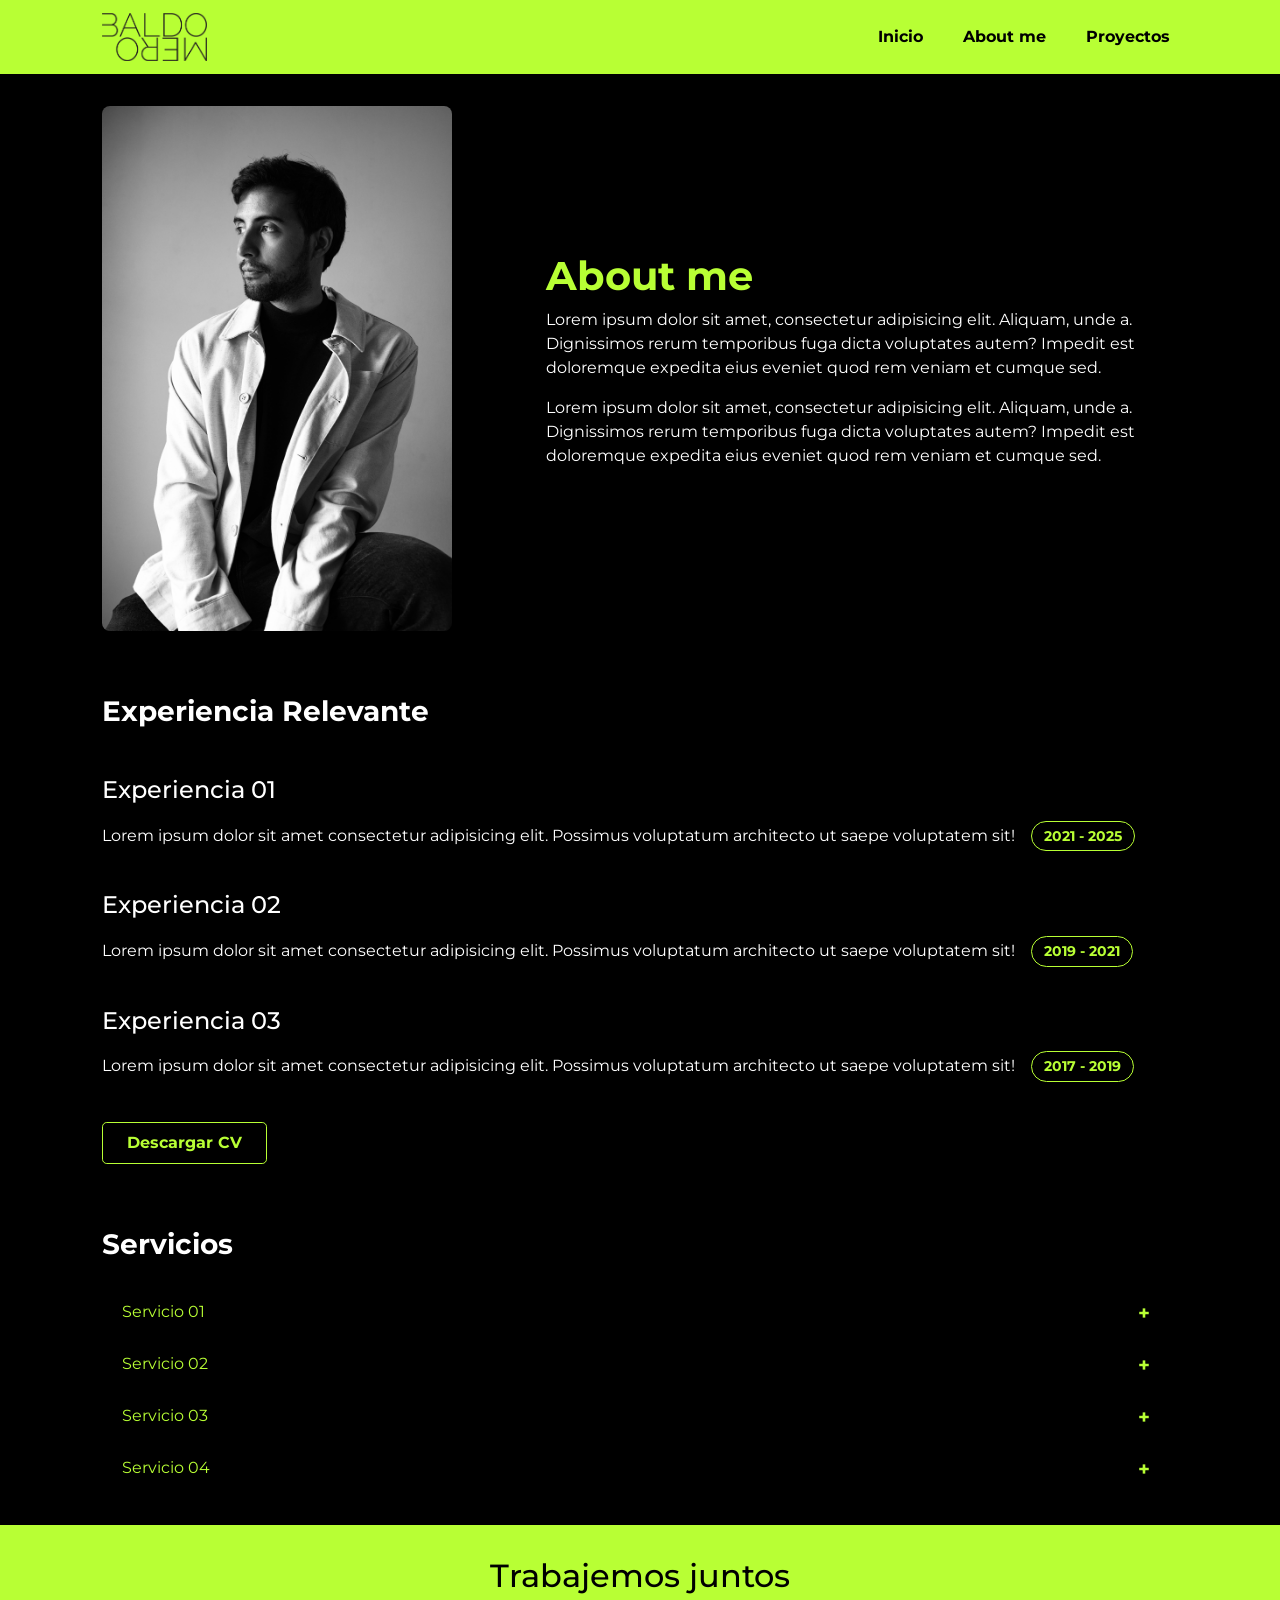
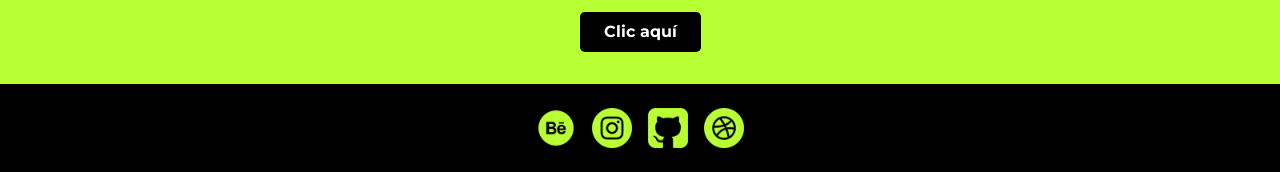
==== pages/about-me.html @ 140fa7d9 "Segunda entrega" ====
<!DOCTYPE html>
<html lang="en">

<head>
  <meta charset="UTF-8">
  <meta name="viewport" content="width=device-width, initial-scale=1.0">

  <!-- Bootstrap -->
  <link href="https://cdn.jsdelivr.net/npm/bootstrap@5.3.2/dist/css/bootstrap.min.css" rel="stylesheet">

  <!-- CSS propio -->
  <link rel="stylesheet" href="../css/style.css">

  <!-- Fuente -->
  <style>
    @import url('https://fonts.googleapis.com/css2?family=Montserrat:wght@100..900&display=swap');
  </style>

  <title>About-me</title>
</head>

<body>


  <!--Inicio header  -->

  <header>
    <nav class="navbar navbar-expand-lg w-100">
      <div class="container">

        <a class="navbar-brand" href="../index.html">
          <img src="../img/logo.png" alt="Logo">
        </a>

        <button class="navbar-toggler" type="button" data-bs-toggle="collapse" data-bs-target="#menu">
          <span class="navbar-toggler-icon"></span>
        </button>

        <div class="collapse navbar-collapse" id="menu">
          <ul class="navbar-nav ms-auto">
            <li class="nav-item"><a class="nav-link" href="../index.html">Inicio</a></li>
            <li class="nav-item"><a class="nav-link" href="about-me.html">About me</a></li>
            <li class="nav-item"><a class="nav-link" href="proyectos.html">Proyectos</a></li>
          </ul>
        </div>

      </div>
    </nav>
  </header>

  <!-- Fin Header -->


  <!-- Inicio main -->

  <main class="about-container container">
    <div class="about-content">

      <!-- About me -->

      <div class="about-img">
        <img src="../img/about-me/retrato.png" alt="retrato-baldomero">
      </div>

      <div class="about-text">
        <h1>About me</h1>

        <p>Lorem ipsum dolor sit amet, consectetur adipisicing elit. Aliquam, unde a. Dignissimos rerum temporibus fuga
          dicta voluptates autem? Impedit est doloremque expedita eius eveniet quod rem veniam et cumque sed.
        </p>
        <p>Lorem ipsum dolor sit amet, consectetur adipisicing elit. Aliquam, unde a. Dignissimos rerum temporibus fuga
          dicta voluptates autem? Impedit est doloremque expedita eius eveniet quod rem veniam et cumque sed.
        </p>
      </div>

    </div>

    <!-- Lista de experiencia relevante -->
    <section class="about-experience">
      <h3>Experiencia Relevante</h3> <br>
      <ul>
        <li>
          <h4>Experiencia 01</h4>
          <p>
            Lorem ipsum dolor sit amet consectetur adipisicing elit. Possimus voluptatum architecto ut saepe voluptatem
            sit!


            <span class="exp-years">2021 - 2025</span>
          </p>
        </li><br>
        <li>
          <h4>Experiencia 02</h4>
          <p>
            Lorem ipsum dolor sit amet consectetur adipisicing elit. Possimus voluptatum architecto ut saepe voluptatem
            sit!
            <span class="exp-years">2019 - 2021</span>
          </p>
        </li><br>
        <li>
          
          <h4>Experiencia 03</h4>
          <p>
            Lorem ipsum dolor sit amet consectetur adipisicing elit. Possimus voluptatum architecto ut saepe voluptatem
            sit!
            <span class="exp-years">2017 - 2019</span>
          </p>
        </li>
      </ul> <br>

      <a class="btn-cta btn-cv" href="#">Descargar CV</a>

    </section>

  </main>


  <!-- FIN main -->

  <!-- Inicio Servicios  -->
  <div>

    <section class="servicios">
      <div class="container">
        <h3>Servicios</h3>

        <div class="accordion" id="serviciosAccordion">

          <!-- Servicio 01 -->
          <div class="accordion-item">
            <h2 class="accordion-header">
              <button class="accordion-button collapsed" type="button" data-bs-toggle="collapse"
                data-bs-target="#serv1">
                Servicio 01
              </button>
            </h2>
            <div id="serv1" class="accordion-collapse collapse" data-bs-parent="#serviciosAccordion">
              <div class="accordion-body">
                Descripción del Servicio 01.
              </div>
            </div>
          </div>

          <!-- Servicio 02 -->
          <div class="accordion-item">
            <h2 class="accordion-header">
              <button class="accordion-button collapsed" type="button" data-bs-toggle="collapse"
                data-bs-target="#serv2">
                Servicio 02
              </button>
            </h2>
            <div id="serv2" class="accordion-collapse collapse" data-bs-parent="#serviciosAccordion">
              <div class="accordion-body">
                Descripción del Servicio 02.
              </div>
            </div>
          </div>

          <!-- Servicio 03 -->
          <div class="accordion-item">
            <h2 class="accordion-header">
              <button class="accordion-button collapsed" type="button" data-bs-toggle="collapse"
                data-bs-target="#serv3">
                Servicio 03
              </button>
            </h2>
            <div id="serv3" class="accordion-collapse collapse" data-bs-parent="#serviciosAccordion">
              <div class="accordion-body">
                Descripción del Servicio 03.
              </div>
            </div>
          </div>

          <!-- Servicio 04 -->
          <div class="accordion-item">
            <h2 class="accordion-header">
              <button class="accordion-button collapsed" type="button" data-bs-toggle="collapse"
                data-bs-target="#serv4">
                Servicio 04
              </button>
            </h2>
            <div id="serv4" class="accordion-collapse collapse" data-bs-parent="#serviciosAccordion">
              <div class="accordion-body">
                Descripción del Servicio 04.
              </div>
            </div>
          </div>

        </div>
      </div>
    </section>
  </div>

  <!-- Fin Servicios -->

  <!-- CTA -->
  <section class="CTA">
    <div class="container">
      <h2 class="black">Trabajemos juntos</h2>
      <a href="#" class="btn-cta">Clic aquí</a>
    </div>
  </section>


  <!-- Footer  -->
  <footer>
    <div class="container">
      <a href="#"><img src="../img/footer/behance.png" alt="Behance"></a>
      <a href="#"><img src="../img/footer/instagram.png" alt="Instagram"></a>
      <a href="#"><img src="../img/footer/github.png" alt="Github"></a>
      <a href="#"><img src="../img/footer/dribble.png" alt="Dribble"></a>
    </div>
  </footer>


  <!-- script bootstrap -->
  <script src="https://cdn.jsdelivr.net/npm/bootstrap@5.3.2/dist/js/bootstrap.bundle.min.js"></script>
</body>

</html>
---- css/style.css ----
/* Mobile fist*/

/* reset */
* {
  box-sizing: border-box;
  margin: 0;
  padding: 0;
}

body {
  font-family: 'Montserrat', sans-serif;
  background-color: #000;
  color: #FFF;
}

img {
  max-width: 100%;
  display: block;
}

h1 {
  font-weight: bold;
}

h3 {
  font-weight: bold;
}


/*main */

.container {
  width: 90%;
  max-width: 68.75rem;
  margin: 0 auto;
}

main {
  padding: 2rem 0;
}

.bienvenida {
  margin-top: 1rem;
  margin-bottom: 1.5rem;
}


/*Header */

header {
  background-color: #B8FF34;

}

/*Ajustes Bootstrap Navbar */
.navbar-nav {
  gap: 1.5rem;
}


.navbar-brand img {
  height: 3rem;
  width: auto;
}



.navbar-collapse {
  padding: 1rem;
  background-color: #B8FF34;

}

.navbar-nav .nav-link {
  padding: 0.6rem 2rem;
  border-radius: 0.4rem;
  color: #000;
  font-weight: 700;
}

.navbar-nav .nav-link:hover {
  background-color: #000;
  color: #B8FF34;
}

.navbar-toggler {
  border: none;
  box-shadow: none;
}

.navbar-toggler:focus {
  box-shadow: none;
  outline: none;
}


/* Proyectos */

.proyectos h3 {
  margin-bottom: 1.5rem;
}

.proyecto-card h4 {
  color: #B8FF34;
  font-weight: 700;
  text-decoration: none;
}

.proyecto-card h4 a {
  color: #B8FF34;
  font-weight: 700;
  text-decoration: none;
}

.proyectos-grid {
  display: grid;
  grid-template-columns: 1fr;
  gap: 2rem;
}

.proyecto-card {
  display: flex;
  flex-direction: column;
}

.contenido {
  padding: 0.75rem 0;
}

/* Ocultos en mobile */

.proyecto-02,
.proyecto-04,
.proyecto-06,
.proyecto-08 {
  display: none;
}


/* Servicios */

.servicios {
  padding: 2rem 0;
}

.servicios h3 {
  margin-bottom: 1.5rem;
}

/* Ajustes Bootstrap Accordion */

.accordion-item {
  background-color: inherit;
  border: none;
  border-radius: 0;
}

.accordion-button {
  background-color: inherit;
  color: #B8FF34;
  border: none;
  box-shadow: none;
  border-radius: 0;

}

.accordion-button:focus {
  box-shadow: none;
}

.accordion-collapse {
  border-radius: 0 !important;
}



/* Icono personalizado de Accordion*/
.accordion-button::after {
  background-image: none !important;
  content: "+";
  font-size: 1.25rem;
  font-weight: 700;
  color: #B8FF34;
}

.accordion-button:not(.collapsed)::after {
  content: "−";
  color: #000;
}

/* Estado abierto */
.accordion-button:not(.collapsed) {
  background-color: #B8FF34;
  color: #000;
  /* Texto negro como lo teníamos */
}

/* Contenido abierto */
.accordion-collapse.show .accordion-body {
  background-color: #B8FF34;
  color: #000;
  /* Texto negro */
}

.accordion-body {
  color: #B8FF34;
}

/* Clientes */

.clientes {
  padding: 2rem 0;
}

.clientes h3 {
  margin-bottom: 1.5rem;
}

.logos {
  display: grid;
  grid-template-columns: repeat(2, 1fr);
  gap: 6rem;
}

/* CTA */

.CTA {
  background-color: #B8FF34;
  padding: 2rem 0;
  text-align: center;
  font-weight: bold;
}

.CTA h2 {
  margin-bottom: 1rem;
  color: #000;
}

.btn-cta {
  display: inline-block;
  padding: 0.5rem 1.5rem;
  background-color: #000;
  color: #FFF;
  text-decoration: none;
  border-radius: 0.3rem;
  transition: background-color 0.3s ease;
}

.btn-cta:hover {
  background-color: #333;
}

/* Descargar CV */
.btn-cv {
  background-color: transparent;
  color: #B8FF34;
  border: 1px solid #B8FF34;
  font-weight: 700;
}

.btn-cv:hover {
  background-color: #B8FF34;
  color: #000;
}

/* Form proyectos */
.filtro-proyectos {
  margin-bottom: 3rem;
  display: flex;
  flex-direction: column;
  gap: 0.75rem;
}


/* Footer*/

footer {
  padding: 1.5rem 0;
}

footer .container {
  display: flex;
  justify-content: center;
  align-items: center;
  gap: 1rem;
}

footer img {
  width: 2.5rem;
  height: 2.5rem;
  object-fit: contain;
}


/* About me main */
.about-content {
  display: flex;
  flex-direction: column;
  /* Mobile */
  gap: 2rem;
  align-items: center;
}

.about-img img {
  max-width: 350px;
  border-radius: 0.5rem;
}

.about-text {
  text-align: center;
}

/* About me Experiencia */
.about-experience h3 {
  margin-bottom: 1.5rem;
}

.about-experience {
  margin-top: 4rem;
  text-align: center;
}

.about-experience ul {
  list-style: none;
  padding: 0;
  margin: 0 auto;
  max-width: 500px;
}

.about-experience {
  margin-top: 4rem;
  text-align: center;
}

/* About me años de experiencia */
.exp-years {
  display: block;
  margin: 0.5rem auto 0;
  padding: 0.25rem 0.75rem;
  border: 1px solid #B8FF34;
  border-radius: 999px;
  font-weight: 700;
  font-size: 0.85rem;
  color: #B8FF34;
  width: fit-content;
}


.about-text h1 {
  color: #B8FF34;
}

/* Proyectos Botón ver Más */
.proyectos+.btn-cta {
  display: block;
  width: fit-content;
  margin: 3rem auto 0;
}




/* Desktop*/

@media (min-width: 768px) {


  /* Desktop Navbar bootstrap */
  .navbar-collapse {
    background-color: transparent;
    padding: 0;
    background-color: transparent;

  }

  .navbar-nav .nav-link {
    color: #000;
  }


  /* Desktop Proyectos */
  .proyectos-grid {
    grid-template-columns: repeat(2, 1fr);
  }

  .proyecto-02,
  .proyecto-04,
  .proyecto-06,
  .proyecto-07,
  .proyecto-08 {
    display: flex;
  }


  /* Disposicion logos */
  .logos {
    grid-template-columns: repeat(6, 1fr);
  }


  /*Desktop About me  */
  .about-content {
    flex-direction: row;
    align-items: center;
    gap: 4rem;

  }

  .about-img {
    flex: 0 0 380px;
  }

  .about-text {
    flex: 1;
    max-width: 600px;
    text-align: left;
  }

  .about-experience {
    text-align: left;
  }

  .about-experience ul {
    max-width: none;
    margin: 0;
  }


  .exp-years {
    display: inline-block;
    margin-left: 0.75rem;
  }


  /* Desktop Proyectos */
  .filtro-proyectos {
    flex-direction: row;
    align-items: center;
    gap: 1rem;
  }

}
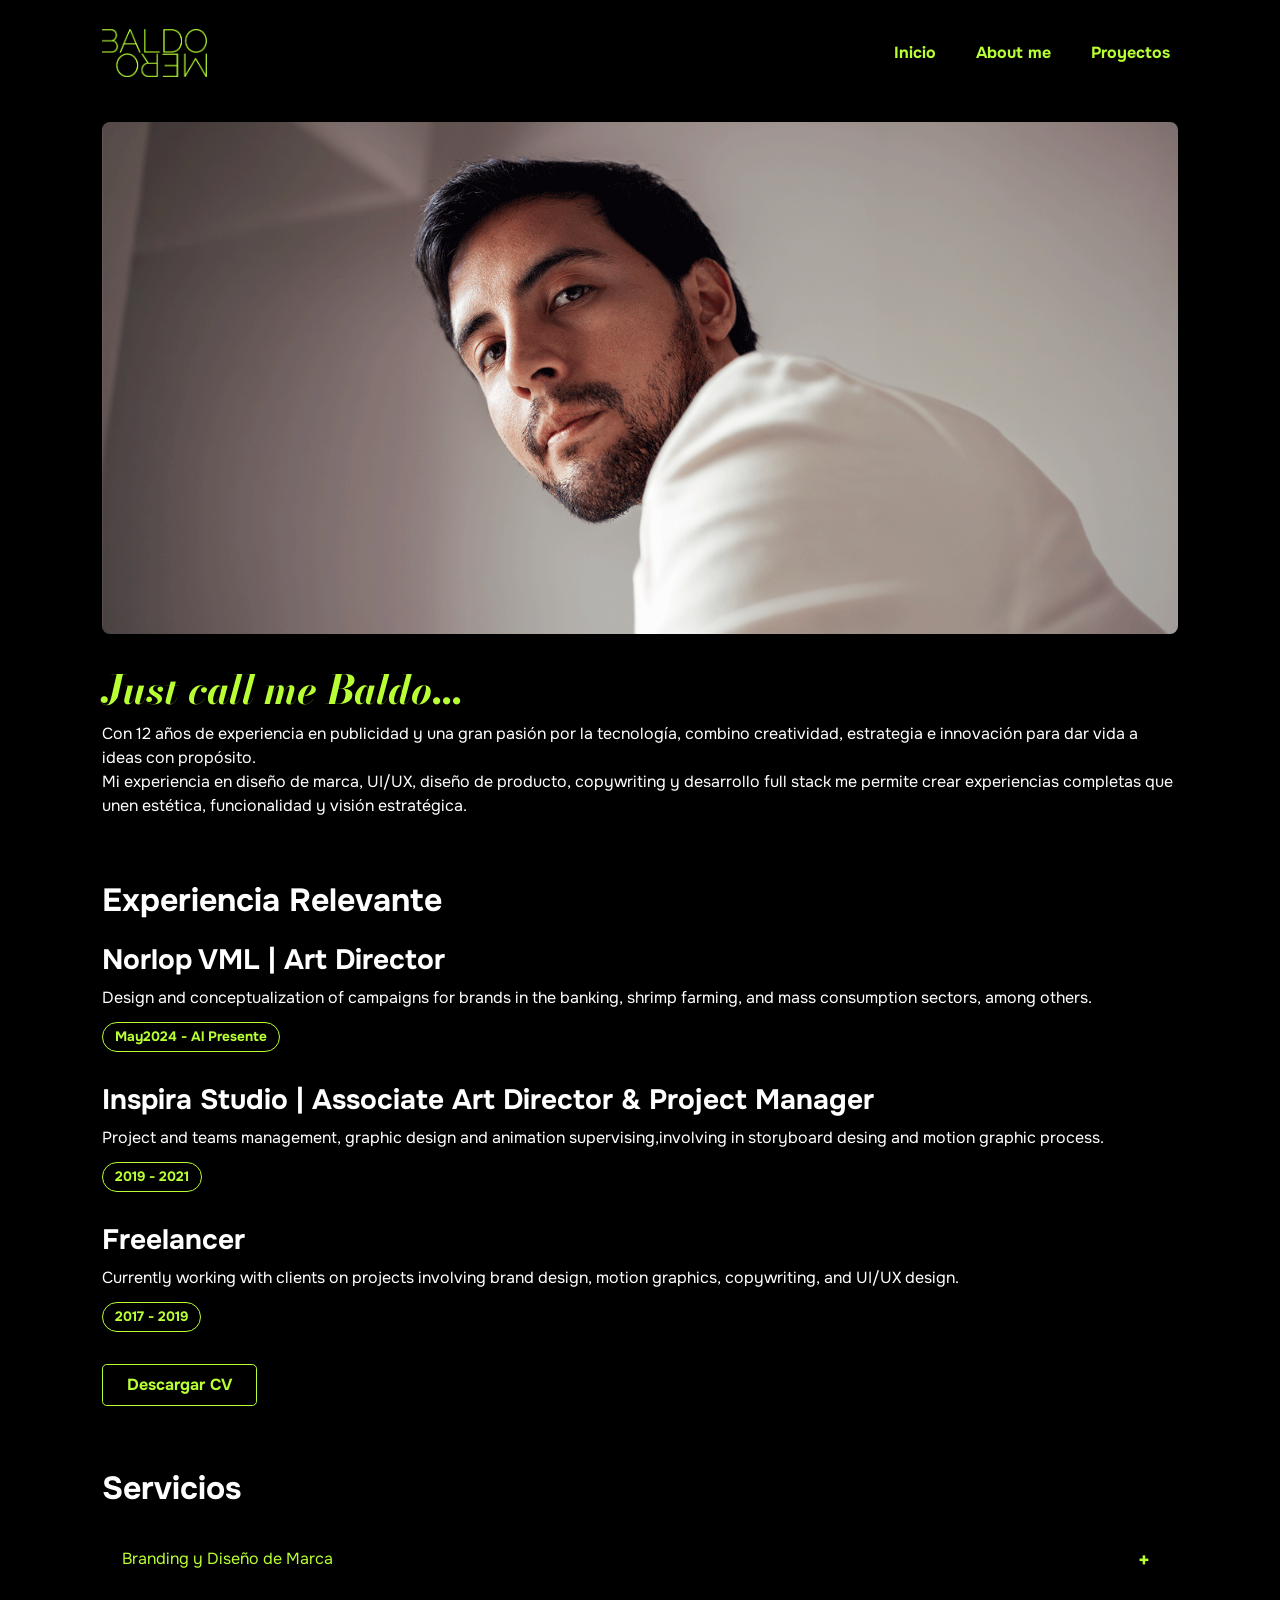
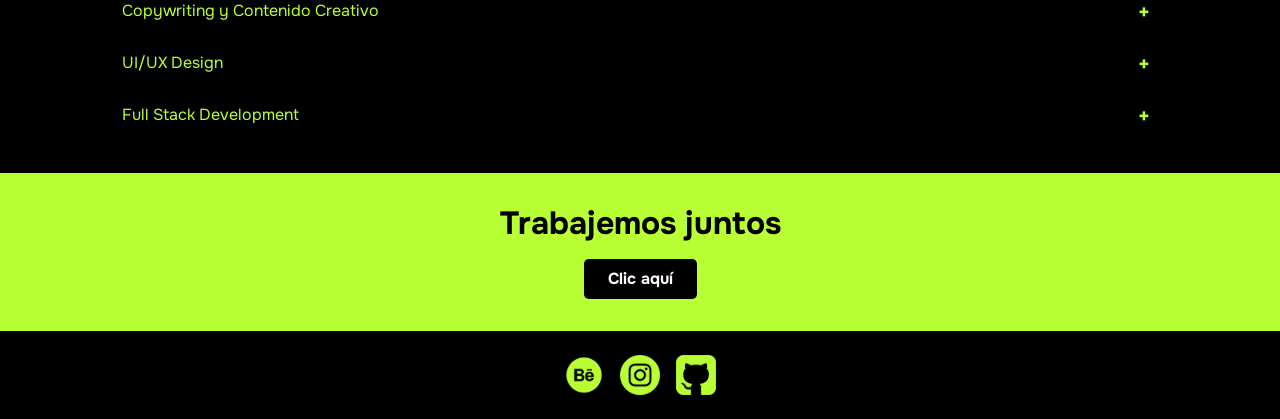
==== commit 21423cc2: "Tercera entrega" ====
--- a/pages/about-me.html
+++ b/pages/about-me.html
@@ -13,26 +13,24 @@
 
   <!-- Fuente -->
   <style>
-    @import url('https://fonts.googleapis.com/css2?family=Montserrat:wght@100..900&display=swap');
+    @import url('https://fonts.googleapis.com/css2?family=Onest:wght@100..900&display=swap');
+    @import url('https://fonts.googleapis.com/css2?family=Bodoni+Moda:ital,opsz,wght@0,6..96,400..900;1,6..96,400..900&display=swap');
   </style>
 
   <title>About-me</title>
 </head>
 
 <body>
-
-
-  <!--Inicio header  -->
-
+  <!-- Inicio header -->
   <header>
-    <nav class="navbar navbar-expand-lg w-100">
+    <nav class="navbar navbar-expand-lg w-100" aria-label="Navegación principal">
       <div class="container">
-
         <a class="navbar-brand" href="../index.html">
           <img src="../img/logo.png" alt="Logo">
         </a>
 
-        <button class="navbar-toggler" type="button" data-bs-toggle="collapse" data-bs-target="#menu">
+        <button class="navbar-toggler" type="button" data-bs-toggle="collapse" data-bs-target="#menu"
+          aria-controls="menu" aria-expanded="false" aria-label="Abrir menú de navegación">
           <span class="navbar-toggler-icon"></span>
         </button>
 
@@ -43,155 +41,115 @@
             <li class="nav-item"><a class="nav-link" href="proyectos.html">Proyectos</a></li>
           </ul>
         </div>
-
       </div>
     </nav>
   </header>
-
-  <!-- Fin Header -->
-
+  <!-- FIN header -->
 
   <!-- Inicio main -->
-
   <main class="about-container container">
-    <div class="about-content">
-
-      <!-- About me -->
-
+    <section class="about-content" aria-labelledby="about-title">
       <div class="about-img">
         <img src="../img/about-me/retrato.png" alt="retrato-baldomero">
       </div>
 
       <div class="about-text">
-        <h1>About me</h1>
+        <h1 id="about-title">Just call me Baldo...</h1>
+        <p>Con 12 años de experiencia en publicidad y una gran pasión por la tecnología, combino creatividad, estrategia e innovación para dar vida a ideas con propósito.</p>
+        <p>Mi experiencia en diseño de marca, UI/UX, diseño de producto, copywriting y desarrollo full stack me permite crear experiencias completas que unen estética, funcionalidad y visión estratégica.</p>
+      </div>
+    </section>
 
-        <p>Lorem ipsum dolor sit amet, consectetur adipisicing elit. Aliquam, unde a. Dignissimos rerum temporibus fuga
-          dicta voluptates autem? Impedit est doloremque expedita eius eveniet quod rem veniam et cumque sed.
-        </p>
-        <p>Lorem ipsum dolor sit amet, consectetur adipisicing elit. Aliquam, unde a. Dignissimos rerum temporibus fuga
-          dicta voluptates autem? Impedit est doloremque expedita eius eveniet quod rem veniam et cumque sed.
-        </p>
-      </div>
-
-    </div>
-
-    <!-- Lista de experiencia relevante -->
-    <section class="about-experience">
-      <h3>Experiencia Relevante</h3> <br>
+    <section class="about-experience" aria-labelledby="experiencia-relevante">
+      <h2 id="experiencia-relevante">Experiencia Relevante</h2>
       <ul>
         <li>
-          <h4>Experiencia 01</h4>
-          <p>
-            Lorem ipsum dolor sit amet consectetur adipisicing elit. Possimus voluptatum architecto ut saepe voluptatem
-            sit!
+          <h3>Norlop VML | Art Director</h3>
+          <p>Design and conceptualization of campaigns for brands in the banking, shrimp farming, and mass consumption sectors, among others.</p>
+          <span class="exp-years">May2024 - Al Presente</span>
+        </li>
+        <li>
+          <h3>Inspira Studio | Associate Art Director & Project Manager</h3>
+          <p>Project and teams management, graphic design and animation supervising,involving in storyboard desing and motion graphic process.</p>
+          <span class="exp-years">2019 - 2021</span>
+        </li>
+        <li>
+          <h3>Freelancer</h3>
+          <p>Currently working with clients on projects involving brand design, motion graphics, copywriting, and UI/UX design.</p>
+          <span class="exp-years">2017 - 2019</span>
+        </li>
+      </ul>
 
-
-            <span class="exp-years">2021 - 2025</span>
-          </p>
-        </li><br>
-        <li>
-          <h4>Experiencia 02</h4>
-          <p>
-            Lorem ipsum dolor sit amet consectetur adipisicing elit. Possimus voluptatum architecto ut saepe voluptatem
-            sit!
-            <span class="exp-years">2019 - 2021</span>
-          </p>
-        </li><br>
-        <li>
-          
-          <h4>Experiencia 03</h4>
-          <p>
-            Lorem ipsum dolor sit amet consectetur adipisicing elit. Possimus voluptatum architecto ut saepe voluptatem
-            sit!
-            <span class="exp-years">2017 - 2019</span>
-          </p>
-        </li>
-      </ul> <br>
-
-      <a class="btn-cta btn-cv" href="#">Descargar CV</a>
-
+      <a class="btn-cta btn-cv" href="../docs/Wilter Zambrano-en.pdf" target="_blank" rel="noopener noreferrer">Descargar CV</a>
     </section>
-
   </main>
-
-
   <!-- FIN main -->
 
-  <!-- Inicio Servicios  -->
-  <div>
+  <!-- Inicio Servicios -->
+  <section class="servicios" aria-labelledby="servicios-about">
+    <div class="container">
+      <h2 id="servicios-about">Servicios</h2>
 
-    <section class="servicios">
-      <div class="container">
-        <h3>Servicios</h3>
-
-        <div class="accordion" id="serviciosAccordion">
-
-          <!-- Servicio 01 -->
-          <div class="accordion-item">
-            <h2 class="accordion-header">
-              <button class="accordion-button collapsed" type="button" data-bs-toggle="collapse"
-                data-bs-target="#serv1">
-                Servicio 01
-              </button>
-            </h2>
-            <div id="serv1" class="accordion-collapse collapse" data-bs-parent="#serviciosAccordion">
-              <div class="accordion-body">
-                Descripción del Servicio 01.
-              </div>
+      <div class="accordion" id="serviciosAccordion">
+        <div class="accordion-item">
+          <h3 class="accordion-header">
+            <button class="accordion-button collapsed" type="button" data-bs-toggle="collapse" data-bs-target="#serv1"
+              aria-expanded="false" aria-controls="serv1">
+              Branding y Diseño de Marca
+            </button>
+          </h3>
+          <div id="serv1" class="accordion-collapse collapse" data-bs-parent="#serviciosAccordion">
+            <div class="accordion-body">
+              Creo marcas con personalidad, intención y una identidad visual que conecta desde el primer vistazo.
             </div>
           </div>
+        </div>
 
-          <!-- Servicio 02 -->
-          <div class="accordion-item">
-            <h2 class="accordion-header">
-              <button class="accordion-button collapsed" type="button" data-bs-toggle="collapse"
-                data-bs-target="#serv2">
-                Servicio 02
-              </button>
-            </h2>
-            <div id="serv2" class="accordion-collapse collapse" data-bs-parent="#serviciosAccordion">
-              <div class="accordion-body">
-                Descripción del Servicio 02.
-              </div>
+        <div class="accordion-item">
+          <h3 class="accordion-header">
+            <button class="accordion-button collapsed" type="button" data-bs-toggle="collapse" data-bs-target="#serv2"
+              aria-expanded="false" aria-controls="serv2">
+              Copywriting y Contenido Creativo
+            </button>
+          </h3>
+          <div id="serv2" class="accordion-collapse collapse" data-bs-parent="#serviciosAccordion">
+            <div class="accordion-body">
+              Transformo ideas en palabras que atraen, conectan y hacen que cada mensaje tenga impacto.
             </div>
           </div>
+        </div>
 
-          <!-- Servicio 03 -->
-          <div class="accordion-item">
-            <h2 class="accordion-header">
-              <button class="accordion-button collapsed" type="button" data-bs-toggle="collapse"
-                data-bs-target="#serv3">
-                Servicio 03
-              </button>
-            </h2>
-            <div id="serv3" class="accordion-collapse collapse" data-bs-parent="#serviciosAccordion">
-              <div class="accordion-body">
-                Descripción del Servicio 03.
-              </div>
+        <div class="accordion-item">
+          <h3 class="accordion-header">
+            <button class="accordion-button collapsed" type="button" data-bs-toggle="collapse" data-bs-target="#serv3"
+              aria-expanded="false" aria-controls="serv3">
+              UI/UX Design
+            </button>
+          </h3>
+          <div id="serv3" class="accordion-collapse collapse" data-bs-parent="#serviciosAccordion">
+            <div class="accordion-body">
+              Diseño experiencias digitales intuitivas, atractivas y pensadas para que cada interacción fluya naturalmente.
             </div>
           </div>
+        </div>
 
-          <!-- Servicio 04 -->
-          <div class="accordion-item">
-            <h2 class="accordion-header">
-              <button class="accordion-button collapsed" type="button" data-bs-toggle="collapse"
-                data-bs-target="#serv4">
-                Servicio 04
-              </button>
-            </h2>
-            <div id="serv4" class="accordion-collapse collapse" data-bs-parent="#serviciosAccordion">
-              <div class="accordion-body">
-                Descripción del Servicio 04.
-              </div>
+        <div class="accordion-item">
+          <h3 class="accordion-header">
+            <button class="accordion-button collapsed" type="button" data-bs-toggle="collapse" data-bs-target="#serv4"
+              aria-expanded="false" aria-controls="serv4">
+              Full Stack Development
+            </button>
+          </h3>
+          <div id="serv4" class="accordion-collapse collapse" data-bs-parent="#serviciosAccordion">
+            <div class="accordion-body">
+              Construyo soluciones web completas, uniendo diseño, funcionalidad y tecnología en una sola experiencia.
             </div>
           </div>
-
         </div>
       </div>
-    </section>
-  </div>
-
-  <!-- Fin Servicios -->
+    </div>
+  </section>
+  <!-- FIN Servicios -->
 
   <!-- CTA -->
   <section class="CTA">
@@ -201,20 +159,17 @@
     </div>
   </section>
 
-
-  <!-- Footer  -->
+  <!-- Footer -->
   <footer>
     <div class="container">
-      <a href="#"><img src="../img/footer/behance.png" alt="Behance"></a>
-      <a href="#"><img src="../img/footer/instagram.png" alt="Instagram"></a>
-      <a href="#"><img src="../img/footer/github.png" alt="Github"></a>
-      <a href="#"><img src="../img/footer/dribble.png" alt="Dribble"></a>
+      <a href="https://www.behance.net/baldo" target="_blank" rel="noopener noreferrer"><img src="../img/footer/behance.png" alt="Behance"></a>
+      <a href="https://www.instagram.com/baldo.design" target="_blank" rel="noopener noreferrer"><img src="../img/footer/instagram.png" alt="Instagram"></a>
+      <a href="https://github.com/baldo" target="_blank" rel="noopener noreferrer"><img src="../img/footer/github.png" alt="Github"></a>
     </div>
   </footer>
-
 
   <!-- script bootstrap -->
   <script src="https://cdn.jsdelivr.net/npm/bootstrap@5.3.2/dist/js/bootstrap.bundle.min.js"></script>
 </body>
 
-</html>+</html>
--- a/css/style.css
+++ b/css/style.css
@@ -1,5 +1,4 @@
-/* Mobile fist*/
-
+@charset "UTF-8";
 /* reset */
 * {
   box-sizing: border-box;
@@ -7,127 +6,120 @@
   padding: 0;
 }
 
-body {
-  font-family: 'Montserrat', sans-serif;
-  background-color: #000;
-  color: #FFF;
-}
-
-img {
-  max-width: 100%;
-  display: block;
-}
-
-h1 {
-  font-weight: bold;
-}
-
-h3 {
-  font-weight: bold;
-}
-
-
-/*main */
-
-.container {
-  width: 90%;
-  max-width: 68.75rem;
-  margin: 0 auto;
-}
-
-main {
-  padding: 2rem 0;
-}
-
 .bienvenida {
   margin-top: 1rem;
   margin-bottom: 1.5rem;
 }
-
-
-/*Header */
-
-header {
-  background-color: #B8FF34;
-
-}
-
-/*Ajustes Bootstrap Navbar */
-.navbar-nav {
-  gap: 1.5rem;
-}
-
-
-.navbar-brand img {
-  height: 3rem;
-  width: auto;
-}
-
-
-
-.navbar-collapse {
-  padding: 1rem;
-  background-color: #B8FF34;
-
-}
-
-.navbar-nav .nav-link {
-  padding: 0.6rem 2rem;
-  border-radius: 0.4rem;
-  color: #000;
-  font-weight: 700;
-}
-
-.navbar-nav .nav-link:hover {
-  background-color: #000;
-  color: #B8FF34;
-}
-
-.navbar-toggler {
-  border: none;
-  box-shadow: none;
-}
-
-.navbar-toggler:focus {
-  box-shadow: none;
-  outline: none;
-}
-
-
-/* Proyectos */
-
-.proyectos h3 {
+.bienvenida h1 {
+  color: #b8ff34;
+  font-family: "Bodoni Moda", serif;
+  font-style: italic;
+}
+
+.proyectos h2 {
   margin-bottom: 1.5rem;
 }
 
-.proyecto-card h4 {
-  color: #B8FF34;
+.clientes {
+  padding: 2rem 0;
+}
+.clientes h2 {
+  margin-bottom: 1.5rem;
+}
+
+.logos {
+  display: grid;
+  grid-template-columns: repeat(2, 1fr);
+  gap: 6rem;
+}
+
+.about-content {
+  display: flex;
+  flex-direction: column;
+  gap: 2rem;
+  align-items: center;
+}
+
+.about-img img {
+  max-width: 350px;
+  border-radius: 0.5rem;
+}
+
+.about-text {
+  text-align: center;
+}
+.about-text h1 {
+  color: #b8ff34;
+  font-family: "Bodoni Moda", serif;
+  font-style: italic;
+}
+
+.about-experience {
+  margin-top: 4rem;
+  text-align: center;
+}
+.about-experience h2 {
+  margin-bottom: 1.5rem;
+}
+.about-experience ul {
+  list-style: none;
+  padding: 0;
+  margin: 0 auto;
+  max-width: 500px;
+}
+.about-experience li + li {
+  margin-top: 2rem;
+}
+
+.exp-years {
+  display: block;
+  margin: 0.5rem auto 0;
+  padding: 0.25rem 0.75rem;
+  border: 1px solid #b8ff34;
+  border-radius: 999px;
+  width: fit-content;
+  font-size: 0.85rem;
+  font-weight: 700;
+  color: #b8ff34;
+}
+
+.btn-cv {
+  margin-top: 2rem;
+  background-color: transparent;
+  color: #b8ff34 !important;
+  border: 1px solid #b8ff34;
+  font-weight: 700;
+}
+.btn-cv:hover {
+  background-color: #b8ff34 !important;
+  color: #000 !important;
+}
+
+.proyecto-card {
+  display: flex;
+  flex-direction: column;
+}
+.proyecto-card h3 {
+  color: #b8ff34;
   font-weight: 700;
   text-decoration: none;
 }
-
-.proyecto-card h4 a {
-  color: #B8FF34;
-  font-weight: 700;
+.proyecto-card h3 a {
+  color: inherit;
   text-decoration: none;
 }
 
 .proyectos-grid {
   display: grid;
   grid-template-columns: 1fr;
-  gap: 2rem;
-}
-
-.proyecto-card {
-  display: flex;
-  flex-direction: column;
+  grid-template-rows: auto;
+  gap: 1rem;
+  gap: 1rem;
 }
 
 .contenido {
   padding: 0.75rem 0;
 }
-
-/* Ocultos en mobile */
 
 .proyecto-02,
 .proyecto-04,
@@ -136,253 +128,52 @@
   display: none;
 }
 
-
-/* Servicios */
-
-.servicios {
-  padding: 2rem 0;
-}
-
-.servicios h3 {
-  margin-bottom: 1.5rem;
-}
-
-/* Ajustes Bootstrap Accordion */
-
-.accordion-item {
-  background-color: inherit;
-  border: none;
-  border-radius: 0;
-}
-
-.accordion-button {
-  background-color: inherit;
-  color: #B8FF34;
-  border: none;
-  box-shadow: none;
-  border-radius: 0;
-
-}
-
-.accordion-button:focus {
-  box-shadow: none;
-}
-
-.accordion-collapse {
-  border-radius: 0 !important;
-}
-
-
-
-/* Icono personalizado de Accordion*/
-.accordion-button::after {
-  background-image: none !important;
-  content: "+";
-  font-size: 1.25rem;
-  font-weight: 700;
-  color: #B8FF34;
-}
-
-.accordion-button:not(.collapsed)::after {
-  content: "−";
-  color: #000;
-}
-
-/* Estado abierto */
-.accordion-button:not(.collapsed) {
-  background-color: #B8FF34;
-  color: #000;
-  /* Texto negro como lo teníamos */
-}
-
-/* Contenido abierto */
-.accordion-collapse.show .accordion-body {
-  background-color: #B8FF34;
-  color: #000;
-  /* Texto negro */
-}
-
-.accordion-body {
-  color: #B8FF34;
-}
-
-/* Clientes */
-
-.clientes {
-  padding: 2rem 0;
-}
-
-.clientes h3 {
-  margin-bottom: 1.5rem;
-}
-
-.logos {
-  display: grid;
-  grid-template-columns: repeat(2, 1fr);
-  gap: 6rem;
-}
-
-/* CTA */
-
-.CTA {
-  background-color: #B8FF34;
-  padding: 2rem 0;
-  text-align: center;
-  font-weight: bold;
-}
-
-.CTA h2 {
-  margin-bottom: 1rem;
-  color: #000;
-}
-
-.btn-cta {
-  display: inline-block;
-  padding: 0.5rem 1.5rem;
-  background-color: #000;
-  color: #FFF;
-  text-decoration: none;
-  border-radius: 0.3rem;
-  transition: background-color 0.3s ease;
-}
-
-.btn-cta:hover {
-  background-color: #333;
-}
-
-/* Descargar CV */
-.btn-cv {
-  background-color: transparent;
-  color: #B8FF34;
-  border: 1px solid #B8FF34;
-  font-weight: 700;
-}
-
-.btn-cv:hover {
-  background-color: #B8FF34;
-  color: #000;
-}
-
-/* Form proyectos */
-.filtro-proyectos {
-  margin-bottom: 3rem;
-  display: flex;
-  flex-direction: column;
-  gap: 0.75rem;
-}
-
-
-/* Footer*/
-
-footer {
-  padding: 1.5rem 0;
-}
-
-footer .container {
-  display: flex;
-  justify-content: center;
-  align-items: center;
-  gap: 1rem;
-}
-
-footer img {
-  width: 2.5rem;
-  height: 2.5rem;
-  object-fit: contain;
-}
-
-
-/* About me main */
-.about-content {
-  display: flex;
-  flex-direction: column;
-  /* Mobile */
-  gap: 2rem;
-  align-items: center;
-}
-
-.about-img img {
-  max-width: 350px;
-  border-radius: 0.5rem;
-}
-
-.about-text {
-  text-align: center;
-}
-
-/* About me Experiencia */
-.about-experience h3 {
-  margin-bottom: 1.5rem;
-}
-
-.about-experience {
-  margin-top: 4rem;
-  text-align: center;
-}
-
-.about-experience ul {
-  list-style: none;
-  padding: 0;
-  margin: 0 auto;
-  max-width: 500px;
-}
-
-.about-experience {
-  margin-top: 4rem;
-  text-align: center;
-}
-
-/* About me años de experiencia */
-.exp-years {
-  display: block;
-  margin: 0.5rem auto 0;
-  padding: 0.25rem 0.75rem;
-  border: 1px solid #B8FF34;
-  border-radius: 999px;
-  font-weight: 700;
-  font-size: 0.85rem;
-  color: #B8FF34;
-  width: fit-content;
-}
-
-
-.about-text h1 {
-  color: #B8FF34;
-}
-
-/* Proyectos Botón ver Más */
-.proyectos+.btn-cta {
-  display: block;
-  width: fit-content;
-  margin: 3rem auto 0;
-}
-
-
-
-
-/* Desktop*/
-
+@media (min-width: 480px) {
+  .navbar-collapse {
+    padding: 1.25rem;
+  }
+  .navbar-nav .nav-link {
+    font-size: 1rem;
+  }
+  .home-img {
+    height: 340px;
+  }
+  .proyectos-grid {
+    gap: 1.5rem;
+  }
+  .accordion-button {
+    font-size: 1rem;
+  }
+  .logos {
+    gap: 3rem;
+  }
+  .about-img {
+    height: 320px;
+  }
+}
 @media (min-width: 768px) {
-
-
-  /* Desktop Navbar bootstrap */
   .navbar-collapse {
-    background-color: transparent;
     padding: 0;
     background-color: transparent;
-
-  }
-
+  }
   .navbar-nav .nav-link {
-    color: #000;
-  }
-
-
-  /* Desktop Proyectos */
+    color: #b8ff34;
+    opacity: 1;
+    text-decoration: none;
+    transition: color 0.3s ease, opacity 0.3s ease, text-decoration-color 0.3s ease;
+  }
+  .navbar-nav .nav-link:hover {
+    color: #fff !important;
+    opacity: 0.7;
+  }
+  .navbar-nav .nav-link:active {
+    color: #fff;
+    opacity: 1;
+    text-decoration: underline;
+  }
   .proyectos-grid {
     grid-template-columns: repeat(2, 1fr);
   }
-
   .proyecto-02,
   .proyecto-04,
   .proyecto-06,
@@ -390,53 +181,271 @@
   .proyecto-08 {
     display: flex;
   }
-
-
-  /* Disposicion logos */
   .logos {
     grid-template-columns: repeat(6, 1fr);
   }
-
-
-  /*Desktop About me  */
   .about-content {
-    flex-direction: row;
-    align-items: center;
-    gap: 4rem;
-
-  }
-
+    flex-direction: column;
+    align-items: stretch;
+    gap: 2rem;
+  }
   .about-img {
-    flex: 0 0 380px;
-  }
-
+    width: 100%;
+    height: 32rem;
+    overflow: hidden;
+  }
+  .about-img img {
+    width: 100%;
+    height: 100%;
+    max-width: none;
+    object-fit: cover;
+    object-position: center 30%;
+    display: block;
+  }
   .about-text {
-    flex: 1;
-    max-width: 600px;
+    flex: none;
+    max-width: none;
     text-align: left;
   }
-
   .about-experience {
     text-align: left;
   }
-
   .about-experience ul {
     max-width: none;
     margin: 0;
   }
-
-
   .exp-years {
-    display: inline-block;
-    margin-left: 0.75rem;
-  }
-
-
-  /* Desktop Proyectos */
-  .filtro-proyectos {
-    flex-direction: row;
-    align-items: center;
-    gap: 1rem;
-  }
-
-}+    display: block;
+    margin: 0.75rem 0 0;
+  }
+}
+/* Mobile first */
+/* Etiquetas globales */
+body {
+  font-family: "Onest", sans-serif;
+  background-color: #000;
+  color: #fff;
+}
+
+img {
+  width: 100%;
+  object-fit: cover;
+}
+
+h1,
+h2,
+h3 {
+  font-weight: 700;
+}
+
+p,
+ul,
+ol {
+  margin-bottom: 0;
+}
+
+/* Header global */
+header {
+  margin-top: 1rem;
+}
+
+.home-img {
+  width: 100%;
+  height: 420px;
+  overflow: hidden;
+}
+.home-img img {
+  width: 100%;
+  height: 100%;
+  display: block;
+  object-fit: cover;
+  object-position: center;
+}
+
+/* Ajustes Bootstrap Navbar */
+.navbar-nav {
+  gap: 1.5rem;
+}
+
+.navbar-brand img {
+  height: 3rem;
+  width: auto;
+}
+
+.navbar-nav .nav-link {
+  color: #b8ff34;
+  font-weight: 700;
+}
+.navbar-nav .nav-link:hover, .navbar-nav .nav-link:focus, .navbar-nav .nav-link:active {
+  color: #b8ff34;
+}
+
+.navbar-collapse.show .navbar-nav,
+.navbar-collapse.collapsing .navbar-nav {
+  margin-top: 1rem;
+  border-bottom: 1px solid #b8ff34;
+}
+.navbar-collapse.show .nav-item,
+.navbar-collapse.collapsing .nav-item {
+  border-bottom: 1px solid #b8ff34;
+}
+.navbar-collapse.show .nav-item:last-child,
+.navbar-collapse.collapsing .nav-item:last-child {
+  border-bottom: none;
+}
+
+.navbar-toggler {
+  background-color: transparent;
+  border: 1px solid #b8ff34;
+  box-shadow: none;
+  transition: background-color 0.2s ease, border-color 0.2s ease;
+}
+.navbar-toggler:focus {
+  box-shadow: none;
+  outline: none;
+  background-color: transparent;
+  border-color: #b8ff34;
+}
+.navbar-toggler:active {
+  background-color: #b8ff34;
+  border-color: #b8ff34;
+}
+.navbar-toggler[aria-expanded=true] {
+  background-color: transparent;
+  border-color: #b8ff34;
+}
+
+.navbar-toggler-icon {
+  background-image: url("data:image/svg+xml,%3csvg xmlns='http://www.w3.org/2000/svg' viewBox='0 0 30 30'%3e%3cpath stroke='rgba(184,255,52,1)' stroke-linecap='round' stroke-miterlimit='10' stroke-width='2' d='M4 7h22M4 15h22M4 23h22'/%3e%3c/svg%3e");
+}
+
+.navbar-toggler:active .navbar-toggler-icon {
+  background-image: url("data:image/svg+xml,%3csvg xmlns='http://www.w3.org/2000/svg' viewBox='0 0 30 30'%3e%3cpath stroke='rgba(0,0,0,1)' stroke-linecap='round' stroke-miterlimit='10' stroke-width='2' d='M4 7h22M4 15h22M4 23h22'/%3e%3c/svg%3e");
+}
+
+.navbar-toggler[aria-expanded=true] .navbar-toggler-icon {
+  background-image: url("data:image/svg+xml,%3csvg xmlns='http://www.w3.org/2000/svg' viewBox='0 0 30 30'%3e%3cpath stroke='rgba(184,255,52,1)' stroke-linecap='round' stroke-miterlimit='10' stroke-width='2' d='M4 7h22M4 15h22M4 23h22'/%3e%3c/svg%3e");
+}
+
+/* Main global */
+main {
+  padding: 2rem 0;
+}
+
+.container {
+  width: 90%;
+  max-width: 68.75rem;
+  margin: 0 auto;
+}
+
+.page-intro {
+  margin-bottom: 2rem;
+}
+.page-intro h1 {
+  color: #b8ff34;
+  font-family: "Bodoni Moda", serif;
+  font-style: italic;
+  margin-bottom: 1rem;
+}
+
+/* Servicios */
+.servicios {
+  padding: 2rem 0;
+}
+.servicios h2 {
+  margin-bottom: 1.5rem;
+}
+
+/* Ajustes Bootstrap Accordion */
+.accordion-item {
+  background-color: inherit;
+  border: none;
+  border-radius: 0;
+}
+
+.accordion-button {
+  background-color: inherit;
+  color: #b8ff34;
+  border: none;
+  box-shadow: none;
+  border-radius: 0;
+}
+
+.accordion-button:focus {
+  box-shadow: none;
+}
+
+.accordion-collapse {
+  border-radius: 0 !important;
+}
+
+/* Icono personalizado de accordion */
+.accordion-button::after {
+  background-image: none !important;
+  content: "+";
+  font-size: 1.25rem;
+  font-weight: 700;
+  color: #b8ff34;
+}
+
+.accordion-button:not(.collapsed)::after {
+  content: "−";
+  color: #000;
+}
+
+.accordion-button:not(.collapsed) {
+  background-color: #b8ff34;
+  color: #000;
+}
+
+.accordion-collapse.show .accordion-body {
+  background-color: #000;
+  color: #b8ff34;
+}
+
+.accordion-body {
+  color: #b8ff34;
+}
+
+/* CTA */
+.CTA {
+  background-color: #b8ff34;
+  padding: 2rem 0;
+  text-align: center;
+  font-weight: 700;
+}
+.CTA h2 {
+  margin-bottom: 1rem;
+  color: #000;
+}
+
+.btn-cta {
+  display: inline-block;
+  padding: 0.5rem 1.5rem;
+  background-color: #000;
+  color: #fff;
+  text-decoration: none;
+  border-radius: 0.3rem;
+  transition: background-color 0.3s ease;
+}
+.btn-cta:hover {
+  background-color: #333;
+}
+
+/* Footer */
+footer {
+  padding: 1.5rem 0;
+}
+footer .container {
+  display: flex;
+  justify-content: center;
+  align-items: center;
+  gap: 1rem;
+}
+footer img {
+  width: 2.5rem;
+  height: 2.5rem;
+  object-fit: contain;
+}
+
+/*# sourceMappingURL=style.css.map */
